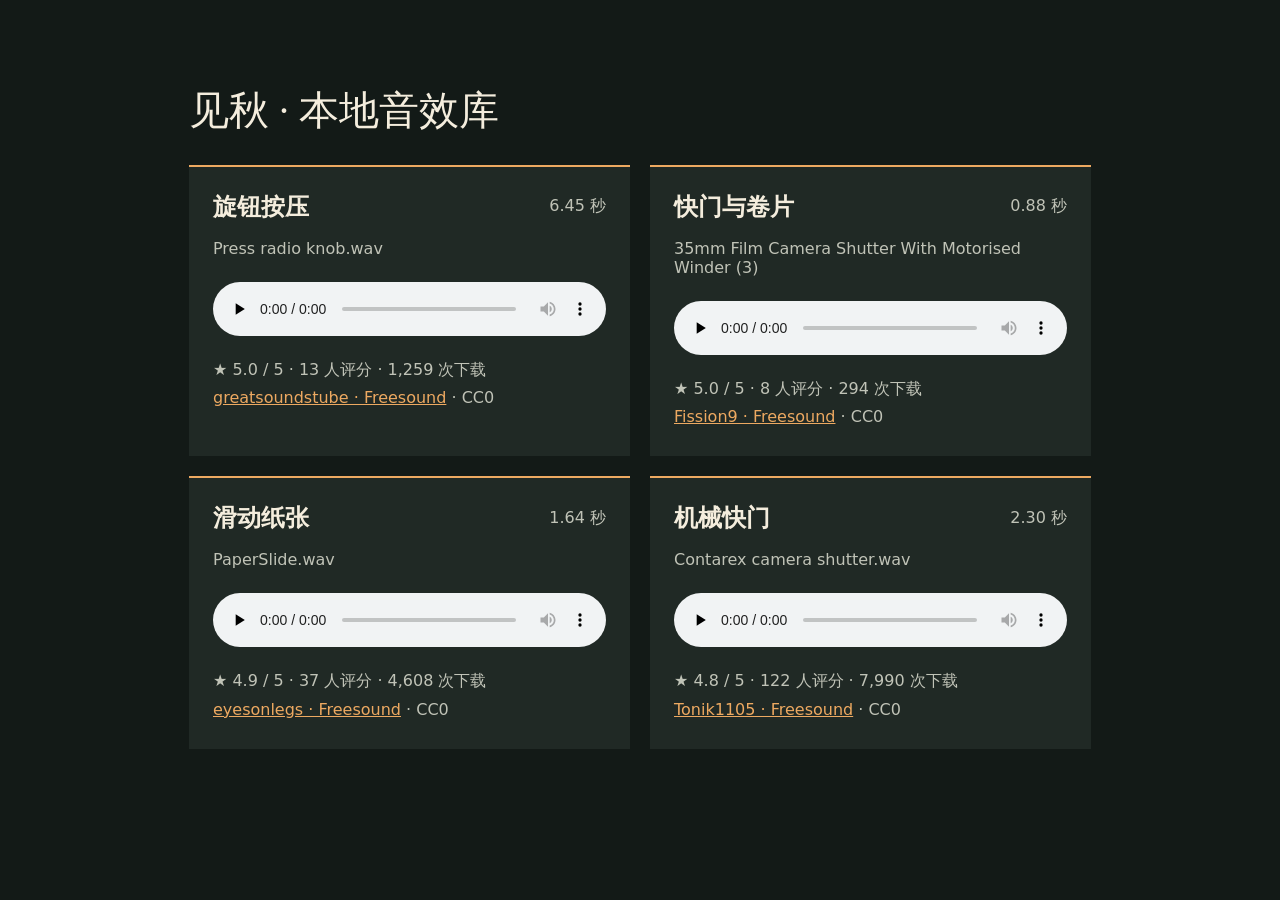
==== assets/sfx/catalog.html @ 111cfa94 "Publish creator-video tools, production assets, and the offline Remotion gallery" ====
<!doctype html><html lang="zh"><meta charset="utf-8"><meta name="viewport" content="width=device-width"><title>见秋 · 本地音效库</title><style>
    *{box-sizing:border-box}body{margin:0;background:#131a17;color:#f4eddd;font:16px system-ui}main{max-width:950px;margin:auto;padding:56px 24px}h1{font:2.5rem 'Songti SC',serif}section{display:grid;grid-template-columns:repeat(auto-fit,minmax(min(100%,330px),1fr));gap:20px}article{background:#202925;padding:24px;border-top:2px solid #eda961}header{display:flex;align-items:center;justify-content:space-between}h2{margin:0}span,footer,p{color:#c0c3b7}audio{width:100%;margin:8px 0 16px}a{color:#eda961}footer{line-height:1.8}</style><main><h1>见秋 · 本地音效库</h1><section><article><header><h2>旋钮按压</h2><span>6.45 秒</span></header>
        <p>Press radio knob.wav</p><audio controls preload="none" src="dial-629301/take.wav"></audio>
        <footer>★ 5.0 / 5 · 13 人评分 · 1,259 次下载<br><a href="https://freesound.org/people/greatsoundstube/sounds/629301/">greatsoundstube · Freesound</a> · CC0</footer></article><article><header><h2>快门与卷片</h2><span>0.88 秒</span></header>
        <p>35mm Film Camera Shutter With Motorised Winder (3)</p><audio controls preload="none" src="film-wind-693869/take.wav"></audio>
        <footer>★ 5.0 / 5 · 8 人评分 · 294 次下载<br><a href="https://freesound.org/people/Fission9/sounds/693869/">Fission9 · Freesound</a> · CC0</footer></article><article><header><h2>滑动纸张</h2><span>1.64 秒</span></header>
        <p>PaperSlide.wav</p><audio controls preload="none" src="paper-464302/take.wav"></audio>
        <footer>★ 4.9 / 5 · 37 人评分 · 4,608 次下载<br><a href="https://freesound.org/people/eyesonlegs/sounds/464302/">eyesonlegs · Freesound</a> · CC0</footer></article><article><header><h2>机械快门</h2><span>2.30 秒</span></header>
        <p>Contarex camera shutter.wav</p><audio controls preload="none" src="shutter-520684/take.wav"></audio>
        <footer>★ 4.8 / 5 · 122 人评分 · 7,990 次下载<br><a href="https://freesound.org/people/Tonik1105/sounds/520684/">Tonik1105 · Freesound</a> · CC0</footer></article></section></main></html>
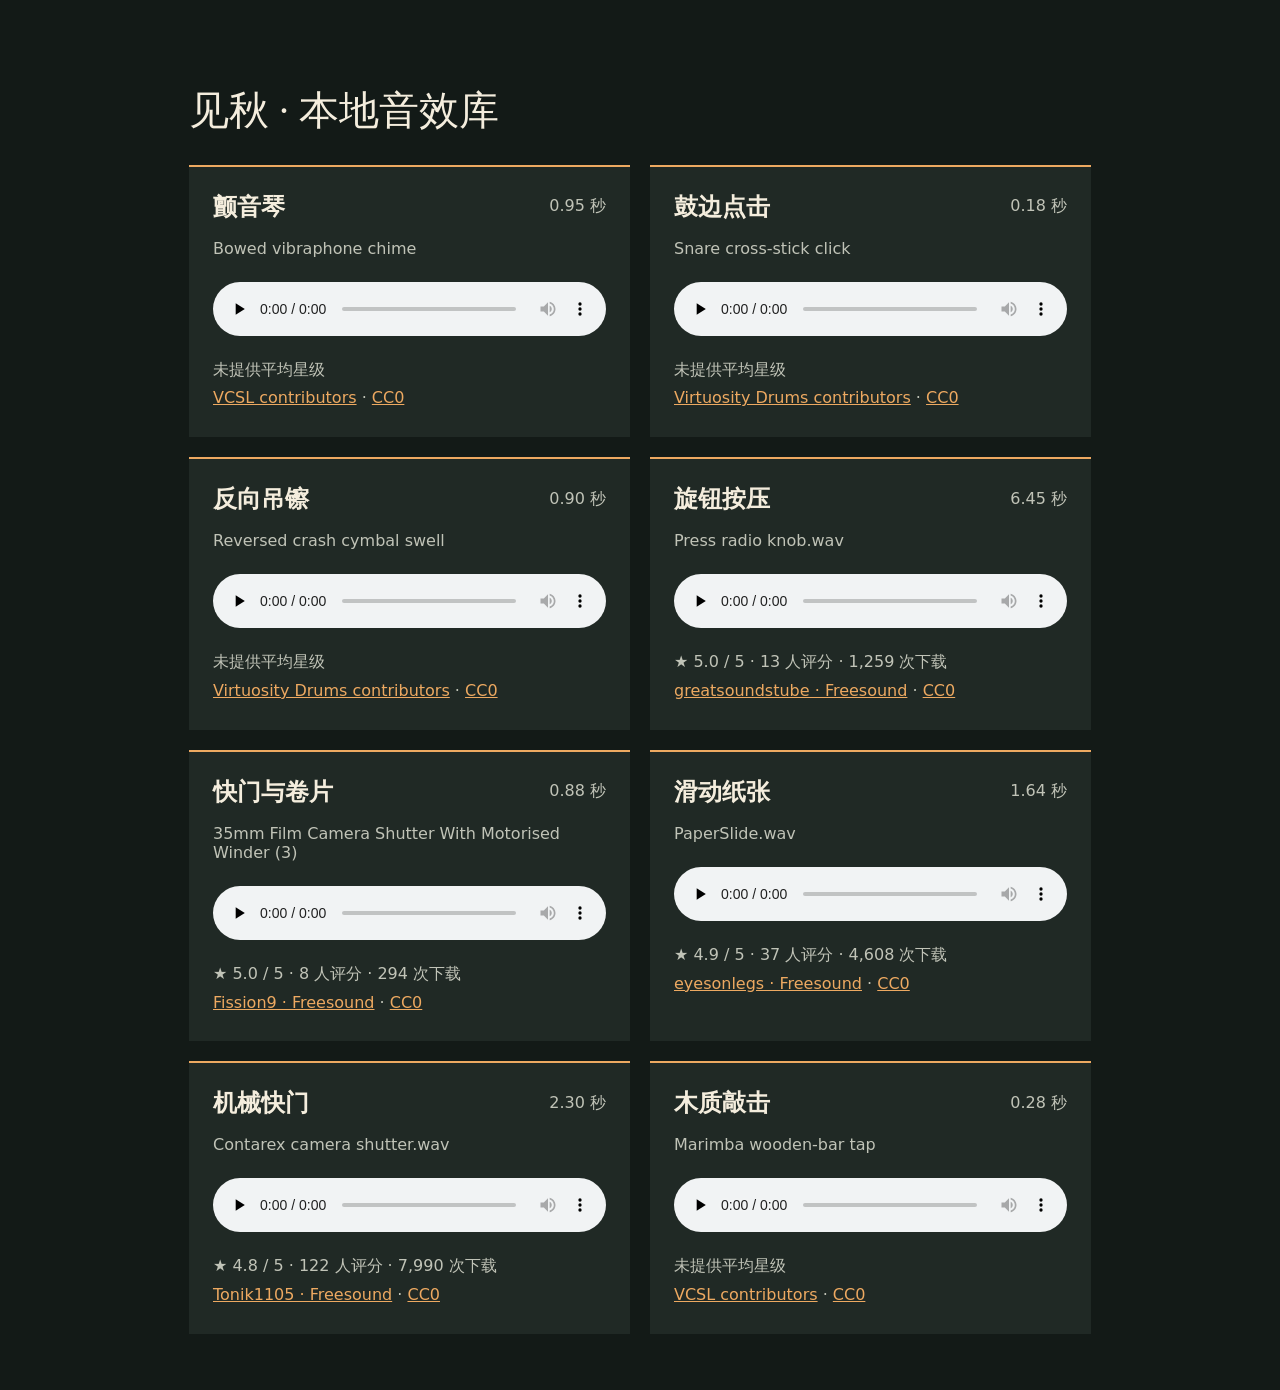
==== commit 4c3a42df: "feat: 接入并验证 creator-video v3 制片流程" ====
--- a/assets/sfx/catalog.html
+++ b/assets/sfx/catalog.html
@@ -1,10 +1,18 @@
 <!doctype html><html lang="zh"><meta charset="utf-8"><meta name="viewport" content="width=device-width"><title>见秋 · 本地音效库</title><style>
-    *{box-sizing:border-box}body{margin:0;background:#131a17;color:#f4eddd;font:16px system-ui}main{max-width:950px;margin:auto;padding:56px 24px}h1{font:2.5rem 'Songti SC',serif}section{display:grid;grid-template-columns:repeat(auto-fit,minmax(min(100%,330px),1fr));gap:20px}article{background:#202925;padding:24px;border-top:2px solid #eda961}header{display:flex;align-items:center;justify-content:space-between}h2{margin:0}span,footer,p{color:#c0c3b7}audio{width:100%;margin:8px 0 16px}a{color:#eda961}footer{line-height:1.8}</style><main><h1>见秋 · 本地音效库</h1><section><article><header><h2>旋钮按压</h2><span>6.45 秒</span></header>
+    *{box-sizing:border-box}body{margin:0;background:#131a17;color:#f4eddd;font:16px system-ui}main{max-width:950px;margin:auto;padding:56px 24px}h1{font:2.5rem 'Songti SC',serif}section{display:grid;grid-template-columns:repeat(auto-fit,minmax(min(100%,330px),1fr));gap:20px}article{background:#202925;padding:24px;border-top:2px solid #eda961}header{display:flex;align-items:center;justify-content:space-between}h2{margin:0}span,footer,p{color:#c0c3b7}audio{width:100%;margin:8px 0 16px}a{color:#eda961}footer{line-height:1.8}</style><main><h1>见秋 · 本地音效库</h1><section><article><header><h2>颤音琴</h2><span>0.95 秒</span></header>
+        <p>Bowed vibraphone chime</p><audio controls preload="none" src="bell-chime-cc0/take.wav"></audio>
+        <footer>未提供平均星级<br><a href="https://github.com/sgossner/VCSL/blob/c1ea7bcc3c7309650ab0da9d15c9cd1fbc4a4c7e/Idiophones/Struck%20Idiophones/Vibraphone/Bowed/Vibes_bowed_A4_rr1_Main.wav">VCSL contributors</a> · <a href="https://github.com/sgossner/VCSL/blob/c1ea7bcc3c7309650ab0da9d15c9cd1fbc4a4c7e/LICENSE">CC0</a></footer></article><article><header><h2>鼓边点击</h2><span>0.18 秒</span></header>
+        <p>Snare cross-stick click</p><audio controls preload="none" src="click-rim-cc0/take.wav"></audio>
+        <footer>未提供平均星级<br><a href="https://github.com/sfzinstruments/virtuosity_drums/blob/9f04cf9a734527edfbb0a4eee1f674e45bbf71bc/Samples/mid/snare/mid_snare_crossstick_vl3.flac">Virtuosity Drums contributors</a> · <a href="https://github.com/sfzinstruments/virtuosity_drums/blob/9f04cf9a734527edfbb0a4eee1f674e45bbf71bc/LICENSE">CC0</a></footer></article><article><header><h2>反向吊镲</h2><span>0.90 秒</span></header>
+        <p>Reversed crash cymbal swell</p><audio controls preload="none" src="cymbal-swell-cc0/take.wav"></audio>
+        <footer>未提供平均星级<br><a href="https://github.com/sfzinstruments/virtuosity_drums/blob/9f04cf9a734527edfbb0a4eee1f674e45bbf71bc/Samples/mid/crash/mid_crash_crash_vl2_rr1.flac">Virtuosity Drums contributors</a> · <a href="https://github.com/sfzinstruments/virtuosity_drums/blob/9f04cf9a734527edfbb0a4eee1f674e45bbf71bc/LICENSE">CC0</a></footer></article><article><header><h2>旋钮按压</h2><span>6.45 秒</span></header>
         <p>Press radio knob.wav</p><audio controls preload="none" src="dial-629301/take.wav"></audio>
-        <footer>★ 5.0 / 5 · 13 人评分 · 1,259 次下载<br><a href="https://freesound.org/people/greatsoundstube/sounds/629301/">greatsoundstube · Freesound</a> · CC0</footer></article><article><header><h2>快门与卷片</h2><span>0.88 秒</span></header>
+        <footer>★ 5.0 / 5 · 13 人评分 · 1,259 次下载<br><a href="https://freesound.org/people/greatsoundstube/sounds/629301/">greatsoundstube · Freesound</a> · <a href="http://creativecommons.org/publicdomain/zero/1.0/">CC0</a></footer></article><article><header><h2>快门与卷片</h2><span>0.88 秒</span></header>
         <p>35mm Film Camera Shutter With Motorised Winder (3)</p><audio controls preload="none" src="film-wind-693869/take.wav"></audio>
-        <footer>★ 5.0 / 5 · 8 人评分 · 294 次下载<br><a href="https://freesound.org/people/Fission9/sounds/693869/">Fission9 · Freesound</a> · CC0</footer></article><article><header><h2>滑动纸张</h2><span>1.64 秒</span></header>
+        <footer>★ 5.0 / 5 · 8 人评分 · 294 次下载<br><a href="https://freesound.org/people/Fission9/sounds/693869/">Fission9 · Freesound</a> · <a href="http://creativecommons.org/publicdomain/zero/1.0/">CC0</a></footer></article><article><header><h2>滑动纸张</h2><span>1.64 秒</span></header>
         <p>PaperSlide.wav</p><audio controls preload="none" src="paper-464302/take.wav"></audio>
-        <footer>★ 4.9 / 5 · 37 人评分 · 4,608 次下载<br><a href="https://freesound.org/people/eyesonlegs/sounds/464302/">eyesonlegs · Freesound</a> · CC0</footer></article><article><header><h2>机械快门</h2><span>2.30 秒</span></header>
+        <footer>★ 4.9 / 5 · 37 人评分 · 4,608 次下载<br><a href="https://freesound.org/people/eyesonlegs/sounds/464302/">eyesonlegs · Freesound</a> · <a href="http://creativecommons.org/publicdomain/zero/1.0/">CC0</a></footer></article><article><header><h2>机械快门</h2><span>2.30 秒</span></header>
         <p>Contarex camera shutter.wav</p><audio controls preload="none" src="shutter-520684/take.wav"></audio>
-        <footer>★ 4.8 / 5 · 122 人评分 · 7,990 次下载<br><a href="https://freesound.org/people/Tonik1105/sounds/520684/">Tonik1105 · Freesound</a> · CC0</footer></article></section></main></html>+        <footer>★ 4.8 / 5 · 122 人评分 · 7,990 次下载<br><a href="https://freesound.org/people/Tonik1105/sounds/520684/">Tonik1105 · Freesound</a> · <a href="http://creativecommons.org/publicdomain/zero/1.0/">CC0</a></footer></article><article><header><h2>木质敲击</h2><span>0.28 秒</span></header>
+        <p>Marimba wooden-bar tap</p><audio controls preload="none" src="wood-tap-cc0/take.wav"></audio>
+        <footer>未提供平均星级<br><a href="https://github.com/sgossner/VCSL/blob/c1ea7bcc3c7309650ab0da9d15c9cd1fbc4a4c7e/Idiophones/Struck%20Idiophones/Marimba/Marimba_hit_Outrigger_F3_soft_01.wav">VCSL contributors</a> · <a href="https://github.com/sgossner/VCSL/blob/c1ea7bcc3c7309650ab0da9d15c9cd1fbc4a4c7e/LICENSE">CC0</a></footer></article></section></main></html>
